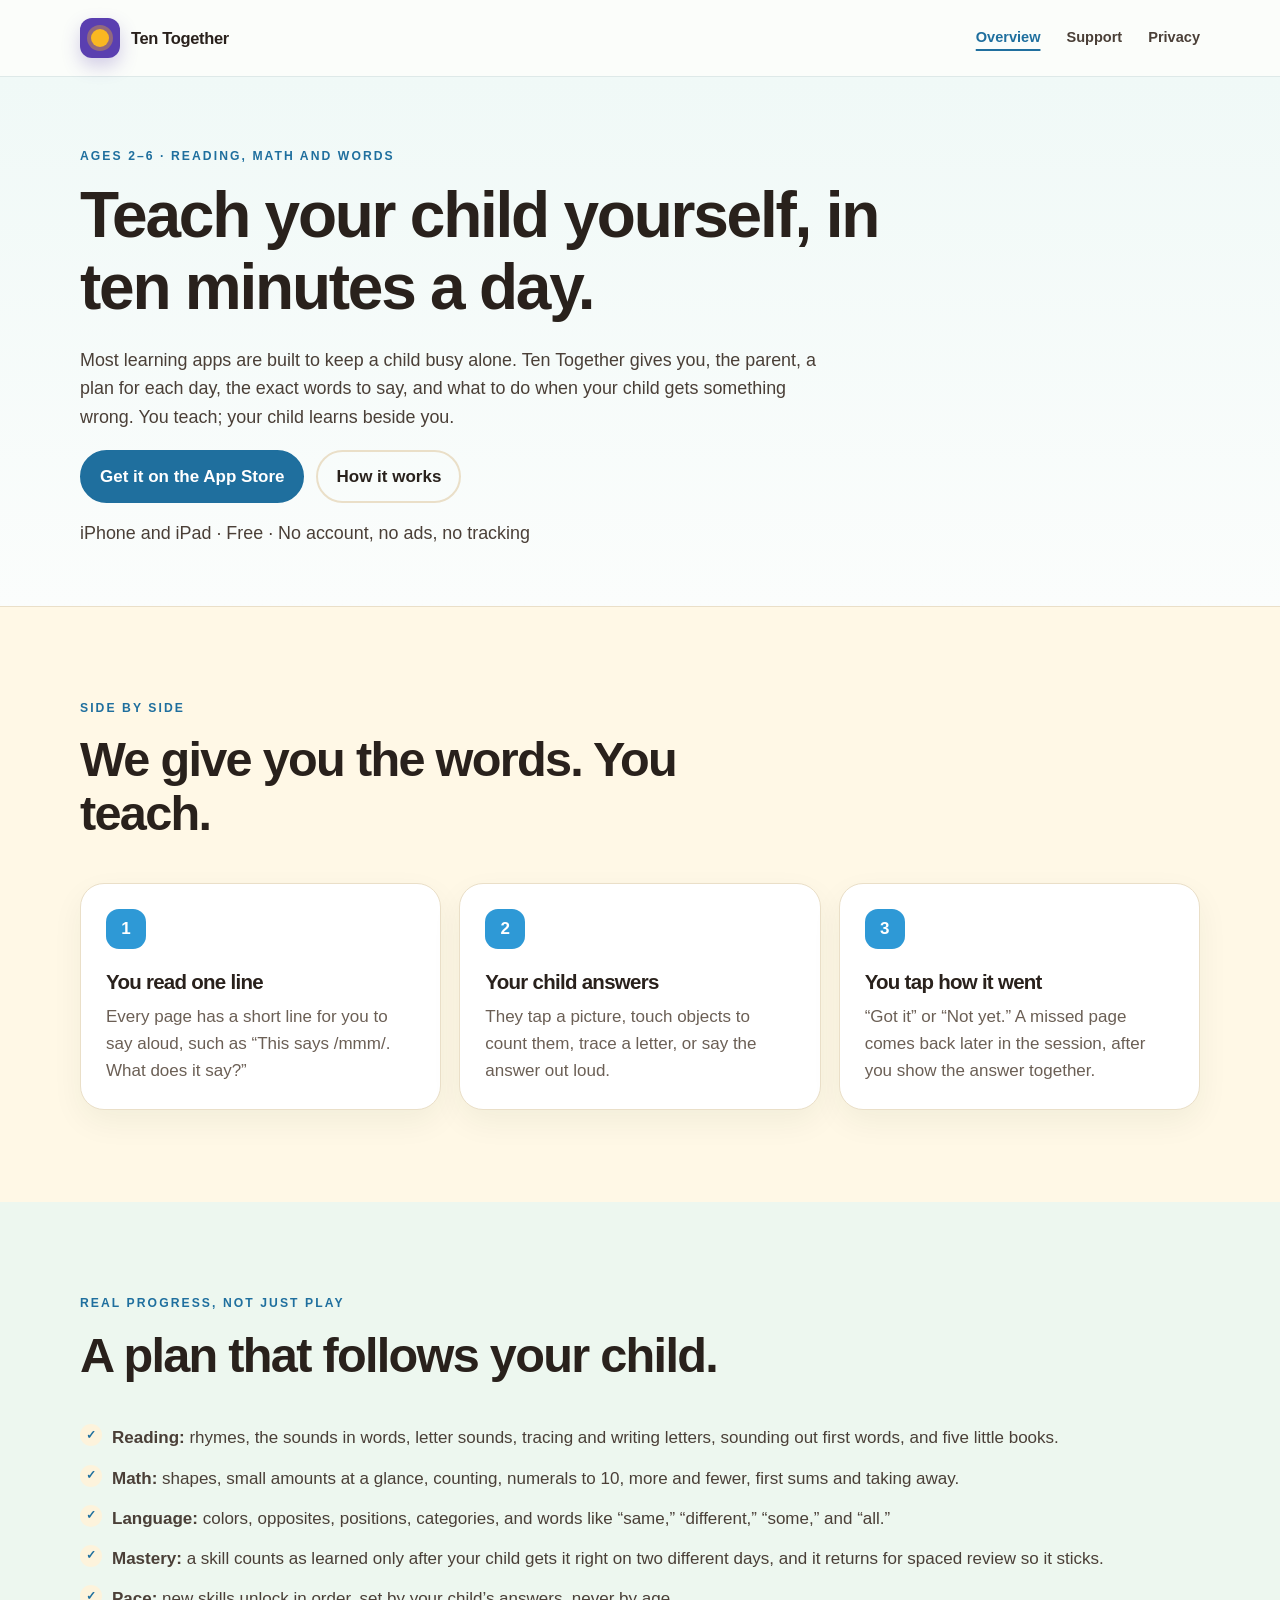
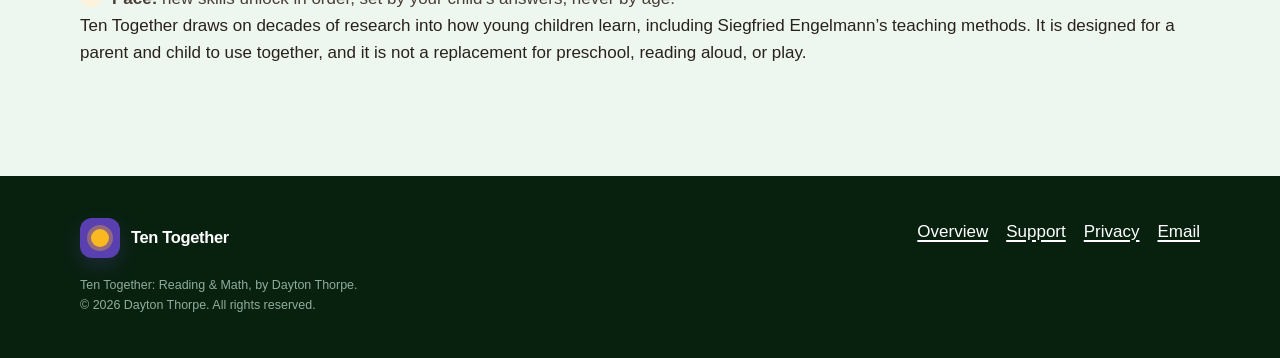
==== index.html @ a9eb0807 "Ten Together overview, support and privacy pages Co-Authored-By: Claude Fable 5.2 <noreply@anthropic" ====
<!doctype html>
<html lang="en">
<head>
  <meta charset="utf-8">
  <meta name="viewport" content="width=device-width, initial-scale=1">
  <meta name="description" content="Ten Together: teach your child early reading and math yourself, in about ten minutes a day, with the exact words to say.">
  <meta name="theme-color" content="#29211c">
  <meta http-equiv="Content-Security-Policy" content="default-src 'self'; img-src 'self' data:; style-src 'self'; object-src 'none'; base-uri 'self'; frame-ancestors 'none'">
  <title>Ten Together: Reading & Math</title>
  <link rel="stylesheet" href="styles.css">
</head>
<body>
  <a class="skip-link" href="#main">Skip to content</a>
  <header class="site-header">
    <nav class="nav shell" aria-label="Primary">
      <a class="brand" href="index.html" aria-label="Ten Together home">
        <span class="brand-symbol" aria-hidden="true"></span>
        <span>Ten Together</span>
      </a>
      <div class="nav-links">
        <a href="index.html" aria-current="page">Overview</a>
        <a href="support.html">Support</a>
        <a href="privacy.html">Privacy</a>
      </div>
    </nav>
  </header>

  <main id="main">
    <section class="page-hero">
      <div class="shell">
        <p class="eyebrow">Ages 2–6 · Reading, math and words</p>
        <h1>Teach your child yourself, in ten minutes a day.</h1>
        <p>Most learning apps are built to keep a child busy alone. Ten Together gives you, the parent, a plan for each day, the exact words to say, and what to do when your child gets something wrong. You teach; your child learns beside you.</p>
        <div class="actions">
          <a class="button" href="https://apps.apple.com/us/app/ten-together-reading-math/id6792988314">Get it on the App Store</a>
          <a class="button secondary" href="support.html">How it works</a>
        </div>
        <p class="microcopy">iPhone and iPad · Free · No account, no ads, no tracking</p>
      </div>
    </section>

    <section class="section" id="how-it-works">
      <div class="shell">
        <div class="section-heading">
          <p class="eyebrow">Side by side</p>
          <h2>We give you the words. You teach.</h2>
        </div>
        <div class="card-grid">
          <article class="info-card">
            <span class="step-number" aria-hidden="true">1</span>
            <h3>You read one line</h3>
            <p>Every page has a short line for you to say aloud, such as “This says /mmm/. What does it say?”</p>
          </article>
          <article class="info-card">
            <span class="step-number" aria-hidden="true">2</span>
            <h3>Your child answers</h3>
            <p>They tap a picture, touch objects to count them, trace a letter, or say the answer out loud.</p>
          </article>
          <article class="info-card">
            <span class="step-number" aria-hidden="true">3</span>
            <h3>You tap how it went</h3>
            <p>“Got it” or “Not yet.” A missed page comes back later in the session, after you show the answer together.</p>
          </article>
        </div>
      </div>
    </section>

    <section class="section tint">
      <div class="shell">
        <div class="section-heading">
          <p class="eyebrow">Real progress, not just play</p>
          <h2>A plan that follows your child.</h2>
        </div>
        <ul class="feature-list">
          <li><strong>Reading:</strong> rhymes, the sounds in words, letter sounds, tracing and writing letters, sounding out first words, and five little books.</li>
          <li><strong>Math:</strong> shapes, small amounts at a glance, counting, numerals to 10, more and fewer, first sums and taking away.</li>
          <li><strong>Language:</strong> colors, opposites, positions, categories, and words like “same,” “different,” “some,” and “all.”</li>
          <li><strong>Mastery:</strong> a skill counts as learned only after your child gets it right on two different days, and it returns for spaced review so it sticks.</li>
          <li><strong>Pace:</strong> new skills unlock in order, set by your child’s answers, never by age.</li>
        </ul>
        <p>Ten Together draws on decades of research into how young children learn, including Siegfried Engelmann’s teaching methods. It is designed for a parent and child to use together, and it is not a replacement for preschool, reading aloud, or play.</p>
      </div>
    </section>
  </main>

  <footer class="site-footer">
    <div class="shell footer-grid">
      <div>
        <a class="brand" href="index.html">
          <span class="brand-symbol" aria-hidden="true"></span>
          <span>Ten Together</span>
        </a>
        <p class="copyright">Ten Together: Reading &amp; Math, by Dayton Thorpe.<br>© 2026 Dayton Thorpe. All rights reserved.</p>
      </div>
      <div class="footer-links">
        <a href="index.html">Overview</a>
        <a href="support.html">Support</a>
        <a href="privacy.html">Privacy</a>
        <a href="mailto:dayton.thorpe@gmail.com?subject=Ten%20Together">Email</a>
      </div>
    </div>
  </footer>
</body>
</html>
---- styles.css ----
:root {
  color-scheme: light;
  --ink: #29211c;
  --ink-soft: #4a3f37;
  --teal: #2e99d6;
  --teal-dark: #1f6f9e;
  --sky: #fdf3dc;
  --sky-strong: #f9d98a;
  --grass: #43ad5c;
  --grass-soft: #e7f5ea;
  --amber: #fab821;
  --paper: #fff8e6;
  --white: #ffffff;
  --line: #eadfc8;
  --muted: #6b5f55;
  --shadow: 0 24px 65px rgba(41, 33, 28, 0.12);
  --radius: 24px;
  --shell: 1120px;
}

* {
  box-sizing: border-box;
}

html {
  scroll-behavior: smooth;
}

body {
  margin: 0;
  color: var(--ink);
  background: var(--paper);
  font-family: -apple-system, BlinkMacSystemFont, "Segoe UI", sans-serif;
  font-size: 17px;
  line-height: 1.6;
  text-rendering: optimizeLegibility;
}

a {
  color: var(--teal-dark);
  text-decoration-thickness: 0.09em;
  text-underline-offset: 0.18em;
}

a:hover {
  color: var(--ink);
}

a:focus-visible,
button:focus-visible,
summary:focus-visible {
  outline: 3px solid var(--amber);
  outline-offset: 4px;
  border-radius: 5px;
}

img,
svg {
  display: block;
  max-width: 100%;
}

.skip-link {
  position: absolute;
  top: -80px;
  left: 16px;
  z-index: 100;
  padding: 10px 14px;
  color: var(--white);
  background: var(--ink);
  border-radius: 8px;
}

.skip-link:focus {
  top: 12px;
}

.shell {
  width: min(calc(100% - 40px), var(--shell));
  margin-inline: auto;
}

.site-header {
  position: relative;
  z-index: 20;
  border-bottom: 1px solid rgba(216, 229, 228, 0.8);
  background: rgba(251, 253, 252, 0.94);
}

.nav {
  min-height: 76px;
  display: flex;
  align-items: center;
  justify-content: space-between;
  gap: 24px;
}

.brand {
  display: inline-flex;
  align-items: center;
  gap: 11px;
  color: var(--ink);
  font-size: 1.03rem;
  font-weight: 760;
  letter-spacing: -0.02em;
  text-decoration: none;
}

.brand-symbol {
  position: relative;
  width: 40px;
  height: 40px;
  flex: 0 0 40px;
  overflow: hidden;
  border-radius: 12px;
  background: linear-gradient(145deg, #0c2f1c 0%, #147a3e 58%, #52ba7b 100%);
  box-shadow: 0 8px 18px rgba(8, 127, 133, 0.23);
}

.brand-symbol::before {
  content: "";
  position: absolute;
  width: 25px;
  height: 14px;
  left: 8px;
  top: 9px;
  border: 2px solid rgba(255, 255, 255, 0.9);
  border-bottom: 0;
  border-radius: 26px 26px 0 0;
}

.brand-symbol::after {
  content: "•••";
  position: absolute;
  left: 9px;
  bottom: 3px;
  color: var(--white);
  font-size: 14px;
  letter-spacing: 2px;
}

.nav-links {
  display: flex;
  align-items: center;
  gap: 26px;
  font-size: 0.91rem;
  font-weight: 650;
}

.nav-links a {
  color: var(--ink-soft);
  text-decoration: none;
}

.nav-links a[aria-current="page"] {
  color: var(--teal-dark);
  text-decoration: underline;
  text-decoration-thickness: 2px;
  text-underline-offset: 7px;
}

.hero {
  position: relative;
  overflow: hidden;
  padding: 92px 0 88px;
  background:
    radial-gradient(circle at 82% 20%, rgba(167, 229, 226, 0.68), transparent 27%),
    radial-gradient(circle at 8% 88%, rgba(228, 245, 235, 0.9), transparent 31%),
    linear-gradient(180deg, #f7fcf8 0%, #eef8f0 100%);
}

.hero::after {
  content: "";
  position: absolute;
  width: 540px;
  height: 540px;
  right: -300px;
  bottom: -390px;
  border: 1px solid rgba(8, 127, 133, 0.18);
  border-radius: 50%;
  box-shadow: 0 0 0 55px rgba(8, 127, 133, 0.035), 0 0 0 110px rgba(8, 127, 133, 0.025);
}

.hero-grid {
  position: relative;
  z-index: 1;
  display: grid;
  grid-template-columns: minmax(0, 1.04fr) minmax(320px, 0.74fr);
  gap: clamp(46px, 7vw, 92px);
  align-items: center;
}

.eyebrow {
  margin: 0 0 14px;
  color: var(--teal-dark);
  font-size: 0.76rem;
  font-weight: 800;
  letter-spacing: 0.17em;
  text-transform: uppercase;
}

h1,
h2,
h3 {
  margin-top: 0;
  line-height: 1.12;
  letter-spacing: -0.035em;
}

h1 {
  max-width: 760px;
  margin-bottom: 22px;
  font-size: clamp(2.7rem, 5.6vw, 5.05rem);
}

h2 {
  margin-bottom: 18px;
  font-size: clamp(2rem, 3.8vw, 3.35rem);
}

h3 {
  margin-bottom: 9px;
  font-size: 1.28rem;
}

p {
  margin-top: 0;
}

.hero-lede {
  max-width: 660px;
  margin-bottom: 28px;
  color: var(--ink-soft);
  font-size: clamp(1.08rem, 1.6vw, 1.28rem);
}

.actions {
  display: flex;
  flex-wrap: wrap;
  align-items: center;
  gap: 12px;
}

.button {
  display: inline-flex;
  min-height: 48px;
  align-items: center;
  justify-content: center;
  padding: 11px 18px;
  border: 2px solid var(--teal-dark);
  border-radius: 999px;
  color: var(--white);
  background: var(--teal-dark);
  font-weight: 750;
  text-decoration: none;
}

.button:hover {
  color: var(--white);
  background: var(--ink);
  border-color: var(--ink);
}

.button.secondary {
  color: var(--ink);
  background: transparent;
  border-color: var(--line);
}

.button.secondary:hover {
  color: var(--teal-dark);
  background: var(--white);
  border-color: var(--sky-strong);
}

.microcopy {
  margin: 16px 0 0;
  color: var(--muted);
  font-size: 0.83rem;
}

.score-card {
  position: relative;
  padding: 28px;
  overflow: hidden;
  color: var(--white);
  background: linear-gradient(155deg, #0f291b 0%, #10572f 100%);
  border: 1px solid rgba(255, 255, 255, 0.12);
  border-radius: 32px;
  box-shadow: var(--shadow);
}

.score-card::after {
  content: "";
  position: absolute;
  width: 220px;
  height: 220px;
  right: -90px;
  bottom: -120px;
  border: 28px solid rgba(167, 229, 226, 0.11);
  border-radius: 50%;
}

.score-label {
  color: var(--sky-strong);
  font-size: 0.72rem;
  font-weight: 800;
  letter-spacing: 0.14em;
  text-transform: uppercase;
}

.score-row {
  display: flex;
  align-items: center;
  gap: 22px;
  margin: 20px 0 26px;
}

.gauge {
  width: 136px;
  height: 136px;
  display: grid;
  flex: 0 0 auto;
  place-items: center;
  border-radius: 50%;
  background: conic-gradient(var(--grass) 0 76%, rgba(255, 255, 255, 0.14) 76% 100%);
}

.gauge-inner {
  width: 106px;
  height: 106px;
  display: grid;
  place-items: center;
  border-radius: 50%;
  background: #0d3d24;
  font-size: 2rem;
  font-weight: 800;
  letter-spacing: -0.04em;
}

.score-copy strong {
  display: block;
  margin-bottom: 5px;
  color: var(--white);
  font-size: 1.15rem;
}

.score-copy span {
  color: #cbe5d2;
  font-size: 0.9rem;
}

.metric-grid {
  position: relative;
  z-index: 1;
  display: grid;
  grid-template-columns: repeat(2, minmax(0, 1fr));
  gap: 10px;
}

.metric {
  padding: 13px;
  background: rgba(255, 255, 255, 0.08);
  border: 1px solid rgba(255, 255, 255, 0.09);
  border-radius: 15px;
}

.metric small,
.metric strong {
  display: block;
}

.metric small {
  color: #b8d8c2;
  font-size: 0.72rem;
}

.metric strong {
  margin-top: 2px;
  font-size: 1.05rem;
}

.trust-strip {
  border-top: 1px solid var(--line);
  border-bottom: 1px solid var(--line);
  background: var(--white);
}

.trust-grid {
  display: grid;
  grid-template-columns: repeat(3, 1fr);
}

.trust-item {
  padding: 22px 20px;
  text-align: center;
  font-size: 0.9rem;
  font-weight: 720;
}

.trust-item + .trust-item {
  border-left: 1px solid var(--line);
}

.section {
  padding: 92px 0;
}

.section.tint {
  background: #edf7ef;
}

.section.dark {
  color: var(--white);
  background: var(--ink);
}

.section-heading {
  max-width: 720px;
  margin-bottom: 42px;
}

.section-heading p:not(.eyebrow),
.lede {
  color: var(--muted);
  font-size: 1.06rem;
}

.dark .section-heading p,
.dark .lede {
  color: #c7dccc;
}

.card-grid {
  display: grid;
  grid-template-columns: repeat(3, minmax(0, 1fr));
  gap: 18px;
}

.info-card {
  padding: 25px;
  background: var(--white);
  border: 1px solid var(--line);
  border-radius: var(--radius);
  box-shadow: 0 12px 32px rgba(12, 46, 26, 0.055);
}

.step-number {
  width: 40px;
  height: 40px;
  display: grid;
  margin-bottom: 22px;
  place-items: center;
  color: var(--white);
  background: var(--teal);
  border-radius: 13px;
  font-weight: 800;
}

.info-card p {
  margin-bottom: 0;
  color: var(--muted);
}

.split {
  display: grid;
  grid-template-columns: minmax(0, 0.92fr) minmax(300px, 0.78fr);
  gap: clamp(42px, 8vw, 108px);
  align-items: center;
}

.feature-list {
  display: grid;
  gap: 13px;
  margin: 26px 0 0;
  padding: 0;
  list-style: none;
}

.feature-list li {
  position: relative;
  padding-left: 32px;
  color: var(--ink-soft);
}

.feature-list li::before {
  content: "✓";
  position: absolute;
  left: 0;
  width: 22px;
  height: 22px;
  display: grid;
  place-items: center;
  color: var(--teal-dark);
  background: var(--sky);
  border-radius: 50%;
  font-size: 0.75rem;
  font-weight: 900;
}

.diagnostic-card {
  padding: 30px;
  color: var(--ink);
  background: var(--white);
  border-radius: 30px;
  box-shadow: var(--shadow);
}

.diagnostic-rule {
  display: flex;
  align-items: center;
  gap: 14px;
  margin: 22px 0;
}

.diagnostic-rule span {
  width: 46px;
  height: 46px;
  display: grid;
  flex: 0 0 auto;
  place-items: center;
  color: var(--white);
  background: var(--teal);
  border-radius: 15px;
  font-weight: 900;
}

.diagnostic-rule p {
  margin: 0;
  color: var(--ink-soft);
}

.privacy-grid,
.price-grid {
  display: grid;
  grid-template-columns: repeat(2, minmax(0, 1fr));
  gap: 18px;
}

.dark-card {
  padding: 25px;
  background: rgba(255, 255, 255, 0.07);
  border: 1px solid rgba(255, 255, 255, 0.12);
  border-radius: var(--radius);
}

.dark-card p {
  margin-bottom: 0;
  color: #c7dccc;
}

.price-card {
  padding: 30px;
  background: var(--white);
  border: 1px solid var(--line);
  border-radius: 28px;
}

.price-card.featured {
  border: 2px solid var(--teal);
  box-shadow: var(--shadow);
}

.price {
  display: block;
  margin: 14px 0 4px;
  font-size: 2.25rem;
  font-weight: 820;
  letter-spacing: -0.05em;
}

.price-note {
  color: var(--muted);
  font-size: 0.82rem;
}

.fine-print {
  margin-top: 28px;
  color: var(--muted);
  font-size: 0.82rem;
}

.space-top {
  margin-top: 24px;
}

.page-hero {
  padding: 70px 0 58px;
  background: linear-gradient(180deg, #f0f9f7, #fbfdfc);
  border-bottom: 1px solid var(--line);
}

.page-hero h1 {
  max-width: 850px;
  font-size: clamp(2.55rem, 5vw, 4.5rem);
}

.page-hero p:not(.eyebrow) {
  max-width: 760px;
  color: var(--ink-soft);
  font-size: 1.12rem;
}

.content-layout {
  display: grid;
  grid-template-columns: minmax(0, 1fr) 260px;
  gap: 68px;
  align-items: start;
}

.prose {
  max-width: 790px;
}

.prose h2 {
  margin-top: 54px;
  margin-bottom: 14px;
  font-size: 1.7rem;
}

.prose h2:first-child {
  margin-top: 0;
}

.prose p,
.prose li {
  color: var(--ink-soft);
}

.prose li + li {
  margin-top: 8px;
}

.callout {
  padding: 22px;
  background: var(--sky);
  border: 1px solid var(--sky-strong);
  border-radius: 18px;
}

.callout strong {
  display: block;
  margin-bottom: 5px;
}

.callout p:last-child {
  margin-bottom: 0;
}

.toc {
  position: sticky;
  top: 24px;
  padding: 20px;
  background: var(--white);
  border: 1px solid var(--line);
  border-radius: 18px;
}

.toc strong {
  display: block;
  margin-bottom: 10px;
  font-size: 0.84rem;
  letter-spacing: 0.08em;
  text-transform: uppercase;
}

.toc a {
  display: block;
  padding: 5px 0;
  color: var(--ink-soft);
  font-size: 0.86rem;
  text-decoration: none;
}

.support-grid {
  display: grid;
  grid-template-columns: repeat(2, minmax(0, 1fr));
  gap: 18px;
}

.support-card {
  padding: 24px;
  background: var(--white);
  border: 1px solid var(--line);
  border-radius: 20px;
}

.support-card p:last-child {
  margin-bottom: 0;
}

.faq-list {
  border-top: 1px solid var(--line);
}

details {
  border-bottom: 1px solid var(--line);
}

summary {
  padding: 20px 34px 20px 0;
  cursor: pointer;
  color: var(--ink);
  font-weight: 740;
}

details p,
details ul {
  max-width: 820px;
  padding-right: 30px;
  color: var(--ink-soft);
}

.site-footer {
  padding: 42px 0;
  color: #c7dccc;
  background: #08210f;
}

.footer-grid {
  display: grid;
  grid-template-columns: 1fr auto;
  gap: 24px;
  align-items: start;
}

.footer-links {
  display: flex;
  flex-wrap: wrap;
  justify-content: flex-end;
  gap: 18px;
}

.site-footer a {
  color: var(--white);
}

.copyright {
  margin: 10px 0 0;
  color: #8ead9a;
  font-size: 0.78rem;
}

@media (max-width: 820px) {
  .hero-grid,
  .split,
  .content-layout {
    grid-template-columns: 1fr;
  }

  .card-grid {
    grid-template-columns: 1fr;
  }

  .content-layout {
    gap: 34px;
  }

  .toc {
    position: static;
    order: -1;
  }
}

@media (max-width: 650px) {
  body {
    font-size: 16px;
  }

  .shell {
    width: min(calc(100% - 28px), var(--shell));
  }

  .nav {
    min-height: auto;
    padding: 14px 0;
    align-items: flex-start;
    flex-direction: column;
    gap: 12px;
  }

  .nav-links {
    width: 100%;
    gap: 18px;
    overflow-x: auto;
    padding-bottom: 3px;
  }

  .hero {
    padding: 62px 0;
  }

  h1 {
    font-size: clamp(2.45rem, 13vw, 3.55rem);
  }

  .score-card {
    padding: 22px;
    border-radius: 25px;
  }

  .score-row {
    gap: 16px;
  }

  .gauge {
    width: 114px;
    height: 114px;
  }

  .gauge-inner {
    width: 88px;
    height: 88px;
    font-size: 1.65rem;
  }

  .trust-grid,
  .privacy-grid,
  .price-grid,
  .support-grid,
  .footer-grid {
    grid-template-columns: 1fr;
  }

  .trust-item + .trust-item {
    border-left: 0;
    border-top: 1px solid var(--line);
  }

  .section {
    padding: 68px 0;
  }

  .footer-links {
    justify-content: flex-start;
  }
}

@media (prefers-reduced-motion: reduce) {
  html {
    scroll-behavior: auto;
  }
}

@media print {
  .site-header,
  .site-footer,
  .actions,
  .toc {
    display: none;
  }

  body {
    color: #000;
    background: #fff;
    font-size: 11pt;
  }

  .section,
  .page-hero {
    padding: 24px 0;
  }

  a {
    color: #000;
  }
}


/* Ten Together: the sun mark in place of the template's symbol. */
.brand-symbol {
  background: #5a3fb0;
  box-shadow: 0 8px 18px rgba(90, 63, 176, 0.25);
}

.brand-symbol::before {
  width: 18px;
  height: 18px;
  left: 11px;
  top: 11px;
  border: 0;
  border-radius: 50%;
  background: #fab821;
  box-shadow: 0 0 0 4px rgba(250, 184, 33, 0.35);
}

.brand-symbol::after {
  content: "";
}
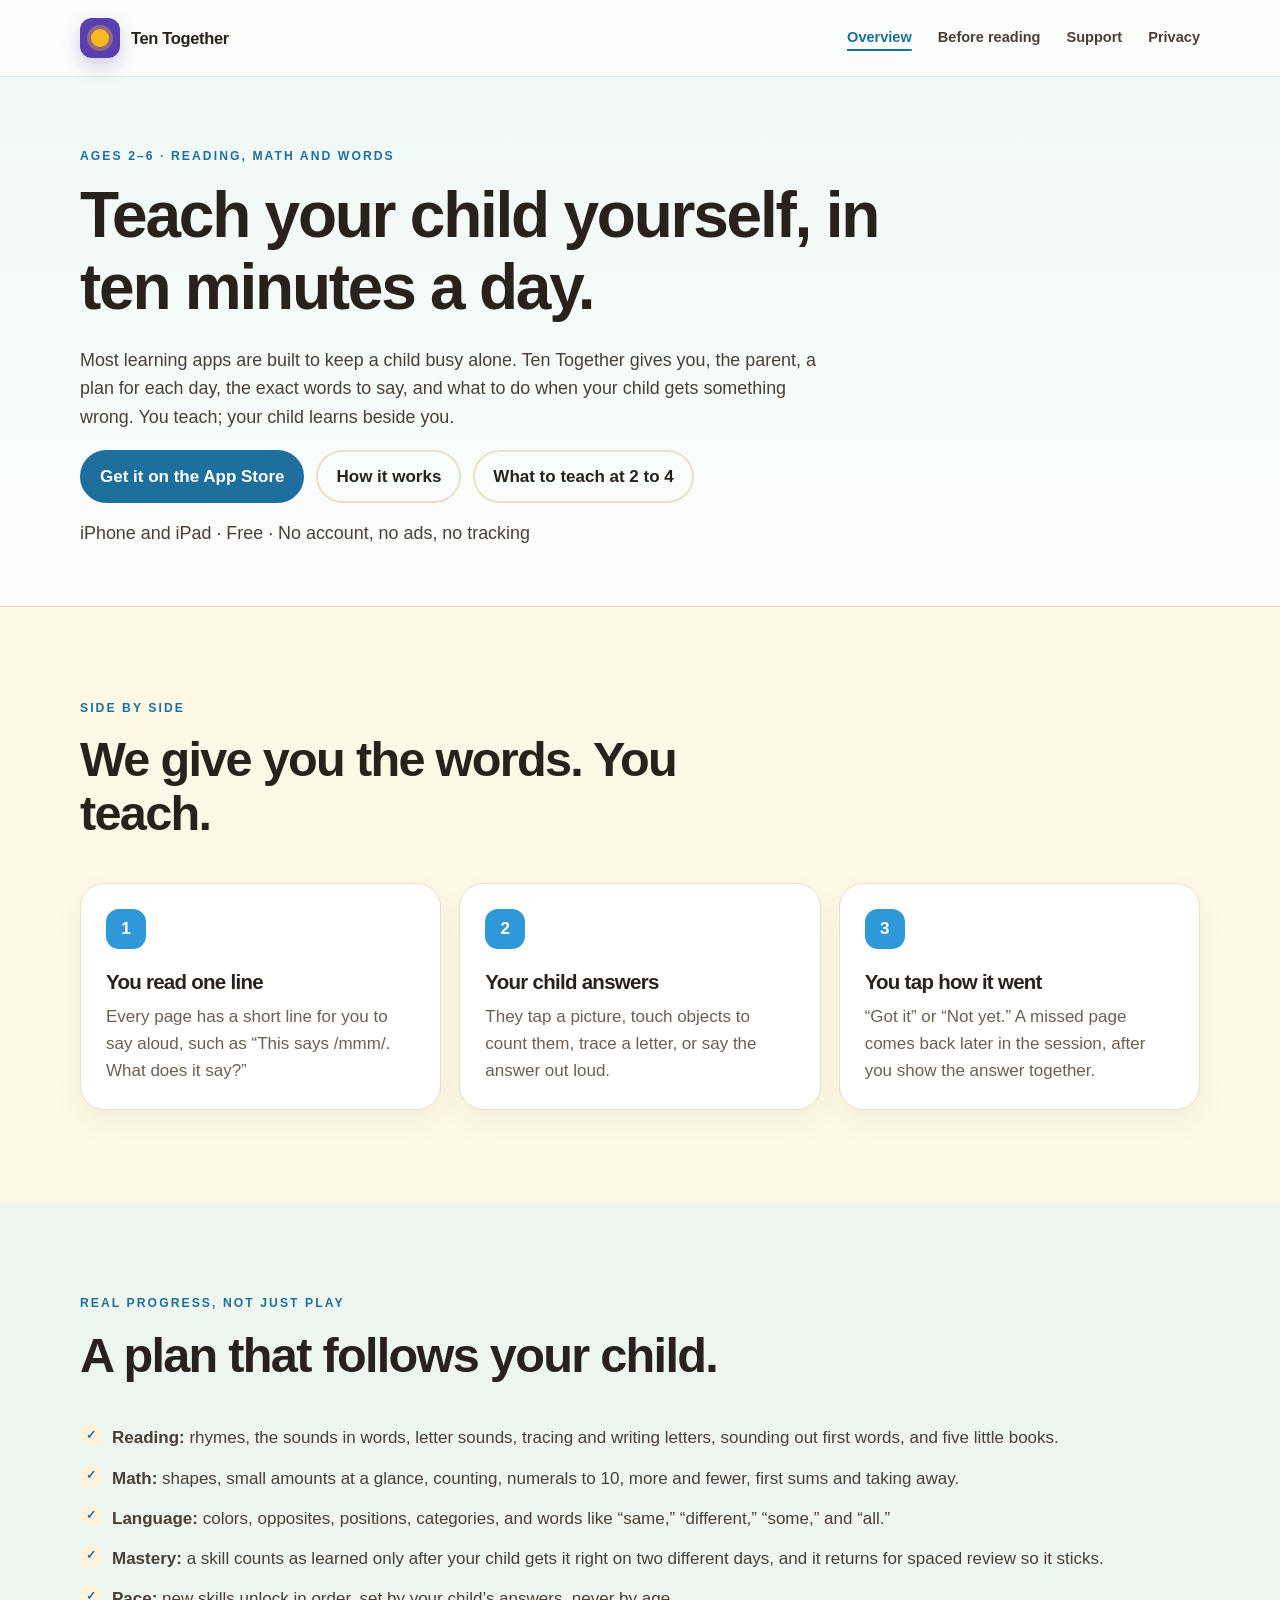
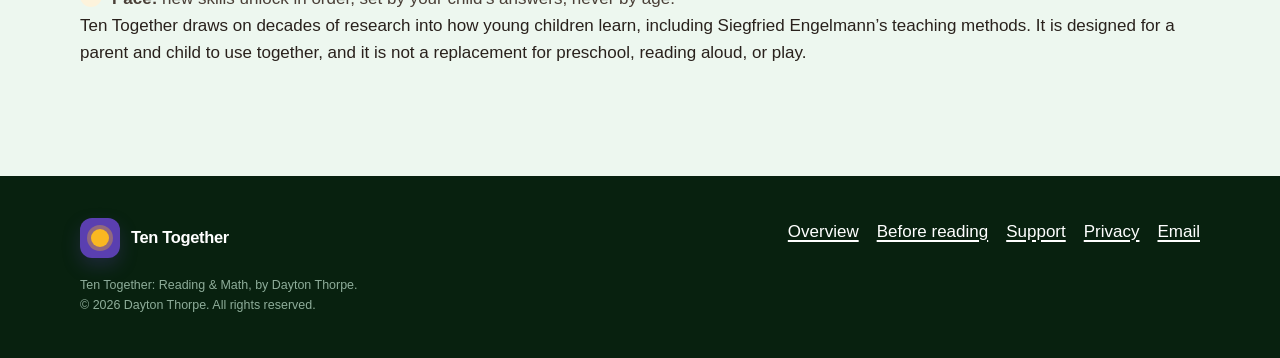
==== commit dc7bf54d: "Add a guide on what to teach before a reading program; smart app banner Co-Authored-By: Claude Fable" ====
--- a/index.html
+++ b/index.html
@@ -4,6 +4,7 @@
   <meta charset="utf-8">
   <meta name="viewport" content="width=device-width, initial-scale=1">
   <meta name="description" content="Ten Together: teach your child early reading and math yourself, in about ten minutes a day, with the exact words to say.">
+  <meta name="apple-itunes-app" content="app-id=6792988314">
   <meta name="theme-color" content="#29211c">
   <meta http-equiv="Content-Security-Policy" content="default-src 'self'; img-src 'self' data:; style-src 'self'; object-src 'none'; base-uri 'self'; frame-ancestors 'none'">
   <title>Ten Together: Reading & Math</title>
@@ -19,6 +20,7 @@
       </a>
       <div class="nav-links">
         <a href="index.html" aria-current="page">Overview</a>
+        <a href="before-reading.html">Before reading</a>
         <a href="support.html">Support</a>
         <a href="privacy.html">Privacy</a>
       </div>
@@ -34,6 +36,7 @@
         <div class="actions">
           <a class="button" href="https://apps.apple.com/us/app/ten-together-reading-math/id6792988314">Get it on the App Store</a>
           <a class="button secondary" href="support.html">How it works</a>
+          <a class="button secondary" href="before-reading.html">What to teach at 2 to 4</a>
         </div>
         <p class="microcopy">iPhone and iPad · Free · No account, no ads, no tracking</p>
       </div>
@@ -94,6 +97,7 @@
       </div>
       <div class="footer-links">
         <a href="index.html">Overview</a>
+        <a href="before-reading.html">Before reading</a>
         <a href="support.html">Support</a>
         <a href="privacy.html">Privacy</a>
         <a href="mailto:dayton.thorpe@gmail.com?subject=Ten%20Together">Email</a>
